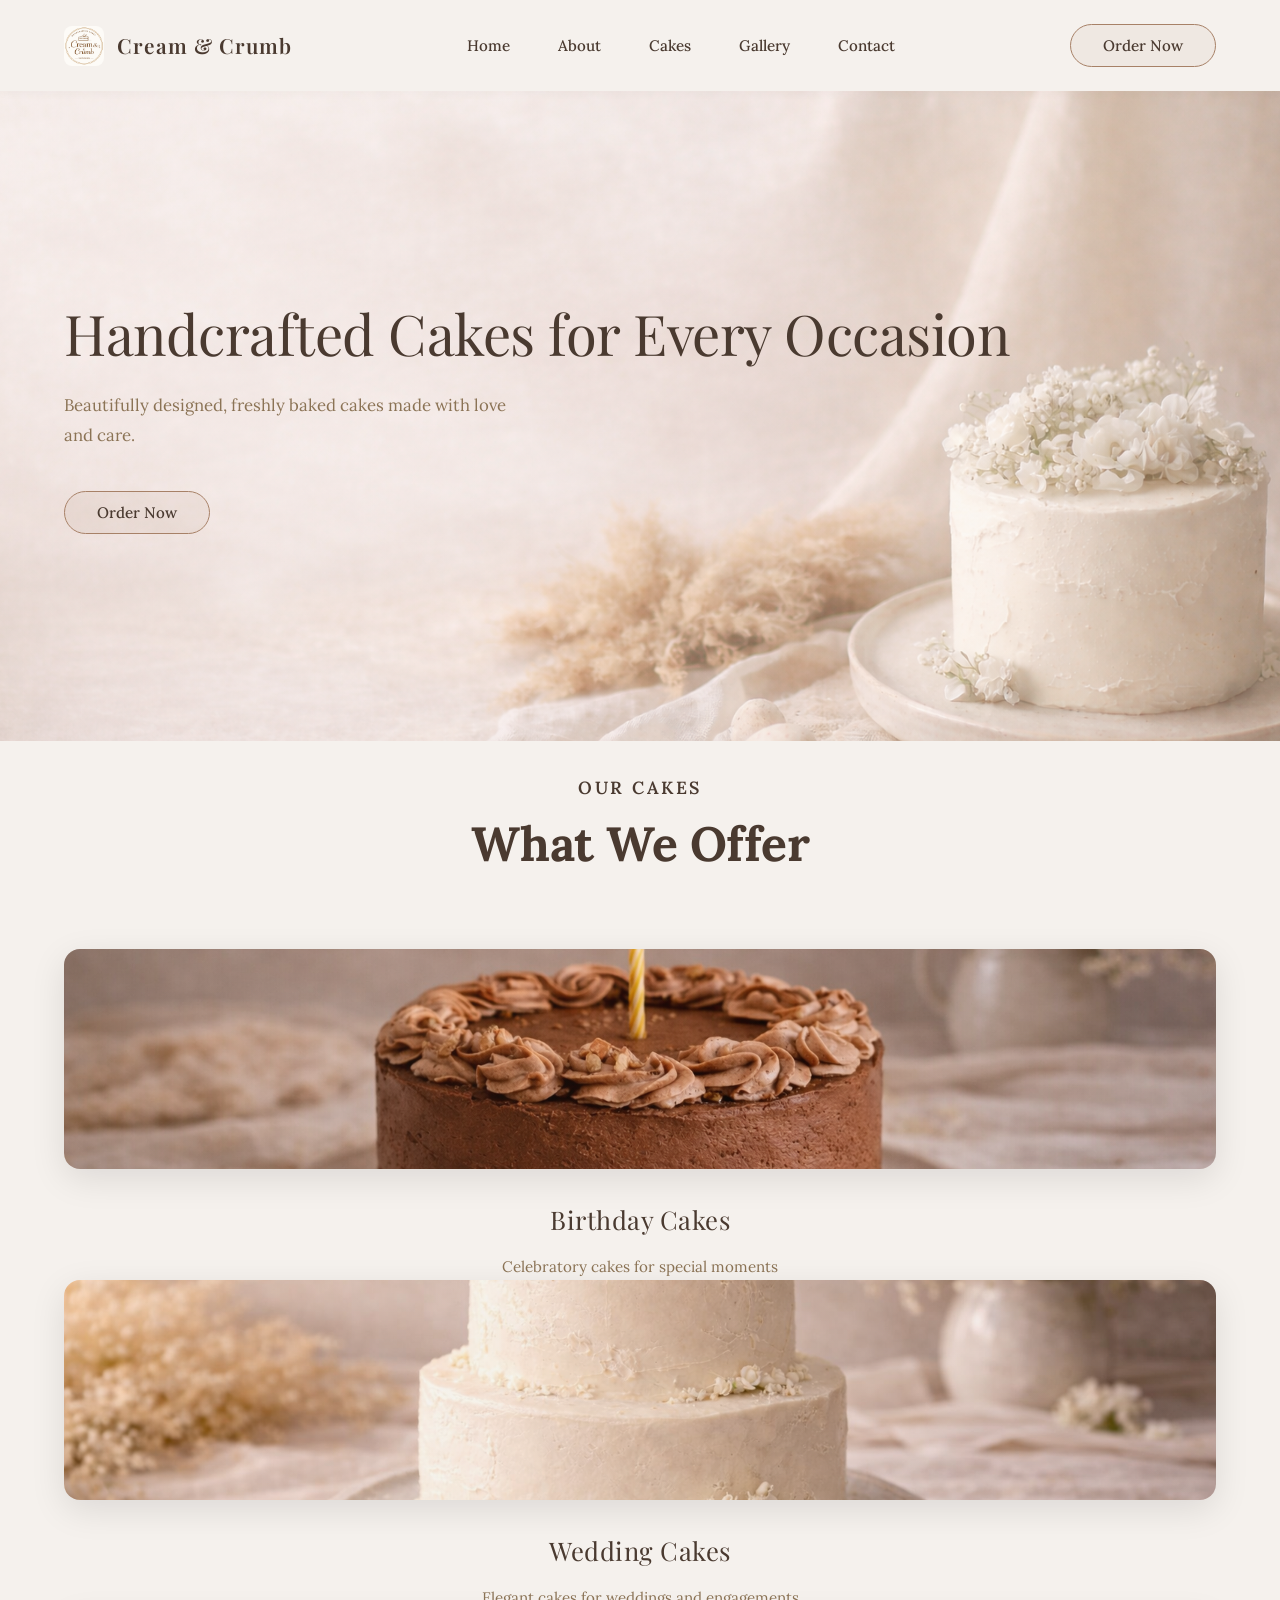
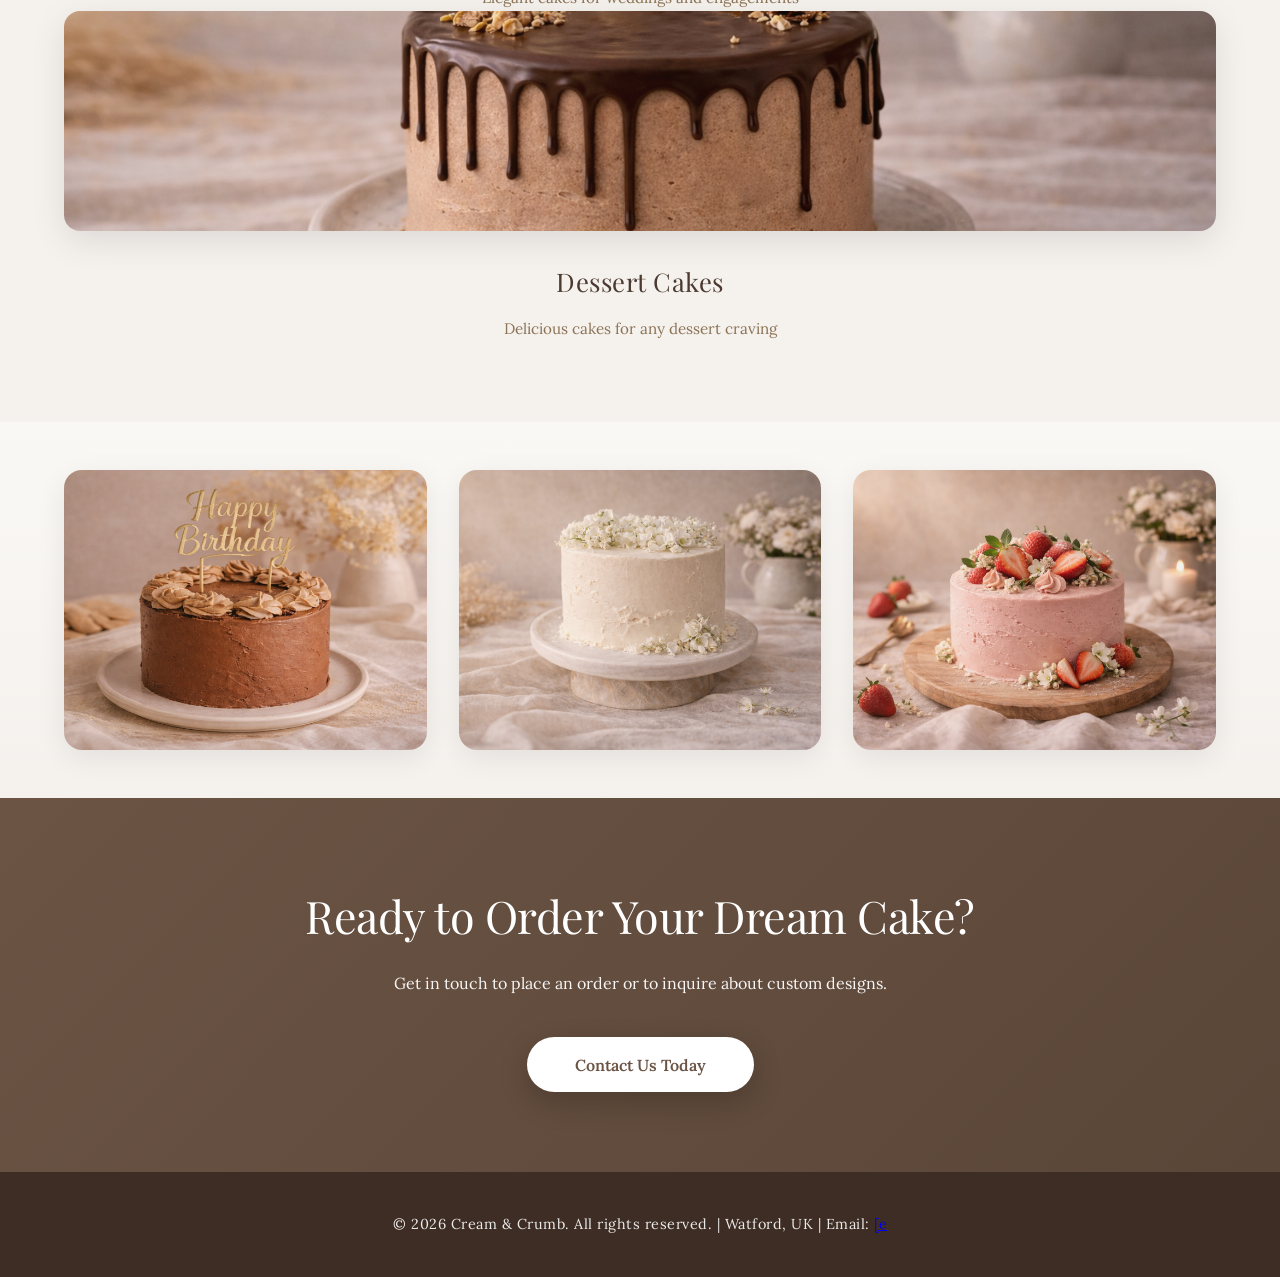
==== index.html @ 2c5189c6 "Made offer cards clickable with links" ====
<!DOCTYPE html>
<html lang="en">
<head>
    <meta charset="UTF-8">
    <meta name="viewport" content="width=device-width, initial-scale=1.0">
    <title>Cream & Crumb - Handcrafted Cakes for Every Occasion</title>
    <link href="https://fonts.googleapis.com/css2?family=Playfair+Display:wght@400;500;700&family=Lora:wght@400;500&display=swap" rel="stylesheet">
    <link rel="stylesheet" href="style.css">
</head>
<body>
    <!-- NAVIGATION -->
    <nav>
        <div class="logo">
            <div class="logo-icon">
              <img src="cake-logo.png" alt="Logo">
        </div>
            <span>Cream & Crumb</span>
        </div>
        <ul class="nav-links">
            <li><a href="#home">Home</a></li>
            <li><a href="#about">About</a></li>
            <li><a href="#cakes">Cakes</a></li>
            <li><a href="#gallery">Gallery</a></li>
            <li><a href="#contact">Contact</a></li>
        </ul>
        <button class="order-btn" onclick="document.getElementById('order-section').scrollIntoView()">Order Now</button>
    </nav>
    
      <!-- HERO SECTION WITH BACKGROUND -->
    <section class="hero" id="home">
        <div class="hero-content">
            <h1>Handcrafted Cakes for Every Occasion</h1>
            <p>Beautifully designed, freshly baked cakes made with love and care.</p>
            <button class="order-btn" onclick="document.getElementById('order-section').scrollIntoView()">Order Now</button>
        </div>
    </section>


    <!-- OFFERS SECTION -->
    <section class="offers-section" id="cakes">
        <div class="section-header">
            <div class="section-label">Our Cakes</div>
            <h2>What We Offer</h2>
        </div>
        <a href="birthday-cakes.html" style="text-decoration: none; color: inherit;">
           <div class="offer-card">
             <div class="offer-image">
              <img src="birthday-cake.png" alt="Birthday Cakes">
             </div>
             <h3>Birthday Cakes</h3>
             <p>Celebratory cakes for special moments</p>
           </div>
        </a>
        <a href="wedding-cakes.html" style="text-decoration: none; color: inherit;">
           <div class="offer-card">
             <div class="offer-image">
                <img src="wedding-cake.png" alt="Wedding Cakes">
               </div>
              <h3>Wedding Cakes</h3>
              <p>Elegant cakes for weddings and engagements</p>
             </div>
        </a>
        <a href="dessert-cakes.html" style="text-decoration: none; color: inherit;">
            <div class="offer-card">
             <div class="offer-image">
               <img src="dessert-cake.png" alt="Dessert Cakes">
             </div>
             <h3>Dessert Cakes</h3>
             <p>Delicious cakes for any dessert craving</p>
            </div>
         </a>      
    </section>

    <!-- SHOWCASE SECTION -->
    <section class="showcase" id="gallery">
        <div class="showcase-card">
            <img src="cake1.png" alt="Birthday Cake">
        </div>
        <div class="showcase-card">
            <img src="cake2.png" alt="White Cake">
        </div>
        <div class="showcase-card">
            <img src="cake3.png" alt="Pink Cake">
        </div>
    </section>

    
    <!-- CTA SECTION -->
    <section class="cta-section" id="order-section">
        <h2>Ready to Order Your Dream Cake?</h2>
        <p>Get in touch to place an order or to inquire about custom designs.</p>
        <button class="cta-btn" onclick="alert('Contact form coming soon! Email: orders@cream&crumb.com')">Contact Us Today</button>
    </section>

    <!-- FOOTER -->
    <footer id="contact">
        <p>&copy; 2026 Cream & Crumb. All rights reserved. | Watford, UK | Email: <a href="/cdn-cgi/l/email-protection" class="__cf_email__" data-cfemail="a5cdc0c9c9cae5c0d3c0d7dcc6c4cec0d68bc6cac8">[e
---- style.css ----
/* ═══════════════════════════════════════════════════════════════════ */
/* CREAM & CRUMB WEBSITE - CSS STYLING */
/* ═══════════════════════════════════════════════════════════════════ */

/* COLORS - EASY TO CUSTOMIZE */
:root {
    --cream: #f5f1ed;
    --light-cream: #faf8f5;
    --beige: #e8e3dd;
    --warm-brown: #a78167;
    --dark-brown: #6b5444;
    --dark-text: #4a3a30;
    --light-text: #8b7355;
    --gold: #d4af7a;
}

/* RESET DEFAULT STYLES */
* {
    margin: 0;
    padding: 0;
    box-sizing: border-box;
}

/* ═══════════════════════════════════════════════════════════════════ */
/* BODY & GENERAL STYLING */
/* ═══════════════════════════════════════════════════════════════════ */

body {
    font-family: 'Lora', serif;
    background-color: var(--cream);
    color: var(--dark-text);
    line-height: 1.7;
    overflow-x: hidden;
}

html {
    scroll-behavior: smooth;
}

/* ═══════════════════════════════════════════════════════════════════ */
/* NAVIGATION BAR */
/* ═══════════════════════════════════════════════════════════════════ */

nav {
    display: flex;
    justify-content: space-between;
    align-items: center;
    padding: 1.5rem 5%;
    background-color: var(--cream);
    position: sticky;
    top: 0;
    z-index: 1000;
    box-shadow: 0 2px 10px rgba(0, 0, 0, 0.03);
}

.logo {
    display: flex;
    align-items: center;
    gap: 0.8rem;
    font-size: 1.3rem;
    font-weight: 600;
    color: var(--dark-text);
    font-family: 'Playfair Display', serif;
    letter-spacing: 1px;
}

.logo-icon {
    width: 40px;
    height: 40px;
    border-radius: 8px;
    display: flex;
    align-items: center;
    justify-content: center;
    overflow: hidden;
}

.logo-icon img {
    width: 100%;
    height: 100%;
    object-fit: cover;
}

.nav-links {
    display: flex;
    list-style: none;
    gap: 3rem;
    align-items: center;
}

.nav-links a {
    text-decoration: none;
    color: var(--dark-text);
    font-size: 0.95rem;
    transition: all 0.3s ease;
    position: relative;
    font-weight: 500;
}

.nav-links a:hover {
    color: var(--warm-brown);
}

.nav-links a::after {
    content: '';
    position: absolute;
    bottom: -8px;
    left: 0;
    width: 0;
    height: 2px;
    background: linear-gradient(90deg, var(--warm-brown), var(--gold));
    transition: width 0.3s ease;
}

.nav-links a:hover::after {
    width: 100%;
}

.order-btn {
    background-color: rgba(165, 129, 103, 0.08);
    border: 1.5px solid var(--warm-brown);
    padding: 0.7rem 2rem;
    border-radius: 30px;
    color: var(--dark-text);
    cursor: pointer;
    font-family: 'Lora', serif;
    font-size: 0.95rem;
    font-weight: 500;
    transition: all 0.3s ease;
}

.order-btn:hover {
    background-color: var(--warm-brown);
    color: white;
    transform: translateY(-2px);
}

/* ═══════════════════════════════════════════════════════════════════ */
/* HERO SECTION */
/* ═══════════════════════════════════════════════════════════════════ */

.hero {
    display: grid;
    grid-template-columns: 1fr;
    align-items: center;
    gap: 4rem;
    padding: 4rem 5%;
    min-height: 650px;
    background-image: url('cake-background.png');
    background-size: cover;
    background-position: center;
    background-attachment: fixed;
    position: relative;
    z-index: 1;
}

.hero::before {
    content: '';
    position: absolute;
    top: 0;
    left: 0;
    right: 0;
    bottom: 0;
    background: linear-gradient(135deg, rgba(245, 241, 237, 0.3) 0%, rgba(250, 248, 245, 0.2) 100%);
    z-index: -1;
}

.hero-content {
    animation: slideInLeft 0.8s ease forwards;
    position: relative;
    z-index: 2;
}

.hero-content h1 {
    font-family: 'Playfair Display', serif;
    font-size: 3.5rem;
    font-weight: 400;
    line-height: 1.2;
    margin-bottom: 1.5rem;
    color: var(--dark-text);
    letter-spacing: -0.5px;
}

.hero-content p {
    font-size: 1.05rem;
    color: var(--light-text);
    margin-bottom: 2.5rem;
    max-width: 450px;
    line-height: 1.8;
}

@keyframes slideInLeft {
    from {
        opacity: 0;
        transform: translateX(-50px);
    }
    to {
        opacity: 1;
        transform: translateX(0);
    }
}

@keyframes slideInRight {
    from {
        opacity: 0;
        transform: translateX(50px);
    }
    to {
        opacity: 1;
        transform: translateX(0);
    }
}

/* ═══════════════════════════════════════════════════════════════════ */
/* SHOWCASE SECTION */
/* ═══════════════════════════════════════════════════════════════════ */

.showcase {
    display: grid;
    grid-template-columns: repeat(3, 1fr);
    gap: 2rem;
    padding: 3rem 5%;
    background: linear-gradient(180deg, var(--light-cream) 0%, var(--cream) 100%);
}

.showcase-card {
    height: 280px;
    border-radius: 18px;
    overflow: hidden;
    cursor: pointer;
    transition: all 0.4s ease;
    position: relative;
    box-shadow: 0 8px 30px rgba(0, 0, 0, 0.08);
    transform-origin: center;
}

.showcase-card img {
    width: 100%;
    height: 100%;
    object-fit: cover;
    object-position: centre;
    transition: transform 0.4s ease;
}

.showcase-card:hover {
    transform: translateY(-15px);
    box-shadow: 0 20px 50px rgba(0, 0, 0, 0.15);
}

.showcase-card:hover img {
    transform: scale(1.08);
}

.showcase-card::after {
    content: '';
    position: absolute;
    top: 0;
    left: 0;
    right: 0;
    bottom: 0;
    background: linear-gradient(135deg, rgba(212, 175, 122, 0.15) 0%, rgba(0, 0, 0, 0.05) 100%);
    pointer-events: none;
}

/* ═══════════════════════════════════════════════════════════════════ */
/* OFFERS SECTION */
/* ═══════════════════════════════════════════════════════════════════ */

.offers-section {
    padding: 0rem 5% 5rem 5%;  ← No top padding!
    background: linear-gradient(180deg, var(--light-cream) 0%, var(--cream) 100%);
}

.section-header {
    text-align: center;
    margin-bottom: 4rem;
    animation: fadeInDown 0.8s ease forwards;
}

.section-label {
    font-size: 1.1rem;  ← BIGGER FONT!
    color: var(--warm-brown);
    text-transform: uppercase;
    letter-spacing: 2.5px;
    margin-top: 2rem;  ← SPACE ABOVE!
    margin-bottom: 0.8rem;
    font-weight: 600;
}

.section-header h2 {
    font-size: 3rem;  ← KEEP SAME
    font-weight: 400;
    color: var(--dark-text);
    letter-spacing: -0.5px;
}

@keyframes fadeInDown {
    from {
        opacity: 0;
        transform: translateY(-30px);
    }
    to {
        opacity: 1;
        transform: translateY(0);
    }
}

.offers-grid {
    display: grid;
    grid-template-columns: repeat(3, 1fr);
    gap: 2.5rem;
}

.offer-card {
    text-align: center;
    animation: fadeInUp 0.8s ease forwards;
    opacity: 0;
    transition: all 0.4s ease;
}

.offer-card:nth-child(1) { animation-delay: 0.2s; }
.offer-card:nth-child(2) { animation-delay: 0.3s; }
.offer-card:nth-child(3) { animation-delay: 0.4s; }

@keyframes fadeInUp {
    from {
        opacity: 0;
        transform: translateY(40px);
    }
    to {
        opacity: 1;
        transform: translateY(0);
    }
}

.offer-card:hover {
    transform: translateY(-10px);
}

.offer-image {
    height: 220px;
    border-radius: 16px;
    margin-bottom: 1.8rem;
    overflow: hidden;
    box-shadow: 0 10px 35px rgba(0, 0, 0, 0.1);
    transition: all 0.4s ease;
    position: relative;
}

.offer-image img {
    width: 100%;
    height: 100%;
    object-fit: cover;
    object-position: centre;
    transition: transform 0.4s ease;
}

.offer-card:hover .offer-image img {
    transform: scale(1.1);
}

.offer-image::after {
    content: '';
    position: absolute;
    top: 0;
    left: 0;
    right: 0;
    bottom: 0;
    background: linear-gradient(135deg, rgba(212, 175, 122, 0.1) 0%, rgba(0, 0, 0, 0.05) 100%);
    pointer-events: none;
}

.offer-card h3 {
    font-family: 'Playfair Display', serif;
    font-size: 1.6rem;
    margin-bottom: 0.8rem;
    color: var(--dark-text);
    font-weight: 400;
    letter-spacing: 0.5px;
}

.offer-card p {
    color: var(--light-text);
    font-size: 0.95rem;
    line-height: 1.7;
}

/* ═══════════════════════════════════════════════════════════════════ */
/* CTA (CALL TO ACTION) SECTION */
/* ═══════════════════════════════════════════════════════════════════ */

.cta-section {
    background: linear-gradient(135deg, var(--dark-brown) 0%, #5a4638 100%);
    color: white;
    padding: 5rem 5%;
    text-align: center;
}

.cta-section h2 {
    font-family: 'Playfair Display', serif;
    font-size: 2.8rem;
    margin-bottom: 1rem;
    font-weight: 400;
    letter-spacing: -0.5px;
}

.cta-section p {
    font-size: 1rem;
    margin-bottom: 2.5rem;
    opacity: 0.95;
    max-width: 600px;
    margin-left: auto;
    margin-right: auto;
}

.cta-btn {
    background-color: white;
    color: var(--dark-brown);
    border: none;
    padding: 1.1rem 3rem;
    border-radius: 30px;
    font-size: 1rem;
    font-family: 'Lora', serif;
    font-weight: 600;
    cursor: pointer;
    transition: all 0.3s ease;
    box-shadow: 0 10px 30px rgba(0, 0, 0, 0.2);
}

.cta-btn:hover {
    background-color: var(--gold);
    color: var(--dark-brown);
    transform: translateY(-3px);
    box-shadow: 0 15px 40px rgba(0, 0, 0, 0.3);
}

/* ═══════════════════════════════════════════════════════════════════ */
/* FOOTER */
/* ═══════════════════════════════════════════════════════════════════ */

footer {
    background-color: #3d2d24;
    color: rgba(255, 255, 255, 0.9);
    padding: 2.5rem 5%;
    text-align: center;
    font-size: 0.9rem;
    letter-spacing: 0.5px;
}

/* ═══════════════════════════════════════════════════════════════════ */
/* RESPONSIVE DESIGN - TABLETS & MOBILE */
/* ═══════════════════════════════════════════════════════════════════ */

@media (max-width: 1200px) {
    .hero-content h1 {
        font-size: 2.8rem;
    }

    .section-header h2 {
        font-size: 2.4rem;
    }

    .cta-section h2 {
        font-size: 2.2rem;
    }
}

@media (max-width: 1024px) {
    .hero {
        grid-template-columns: 1fr;
        gap: 2rem;
        min-height: auto;
        padding: 3rem 5%;
        background-attachment: scroll;
    }

    .hero-image {
        height: 400px;
    }

    .hero-content p {
        max-width: 450px;
    }

    .showcase,
    .offers-grid {
        grid-template-columns: repeat(2, 1fr);
        gap: 1.5rem;
    }

    .nav-links {
        gap: 1.5rem;
    }
}

@media (max-width: 768px) {
    nav {
        flex-wrap: wrap;
        gap: 1rem;
    }

    .nav-links {
        gap: 1rem;
        font-size: 0.85rem;
        order: 3;
        width: 100%;
        margin-top: 1rem;
    }

    .hero {
    min-height: 450px;
    padding: 2rem 5%;
    background-size: cover;
    background-position: center right;
    background-attachment: scroll;
    }

    .hero-content h1 {
        font-size: 2rem;
    }

    .hero-content p {
        font-size: 0.95rem;
        max-width: 280px;
    }

    .showcase,
    .offers-grid {
        grid-template-columns: 1fr;
    }

    .section-header h2 {
        font-size: 2rem;
    }

    .cta-section h2 {
        font-size: 1.6rem;
    }

    .offers-section,
    .cta-section {
        padding: 3rem 5%;
    }
}
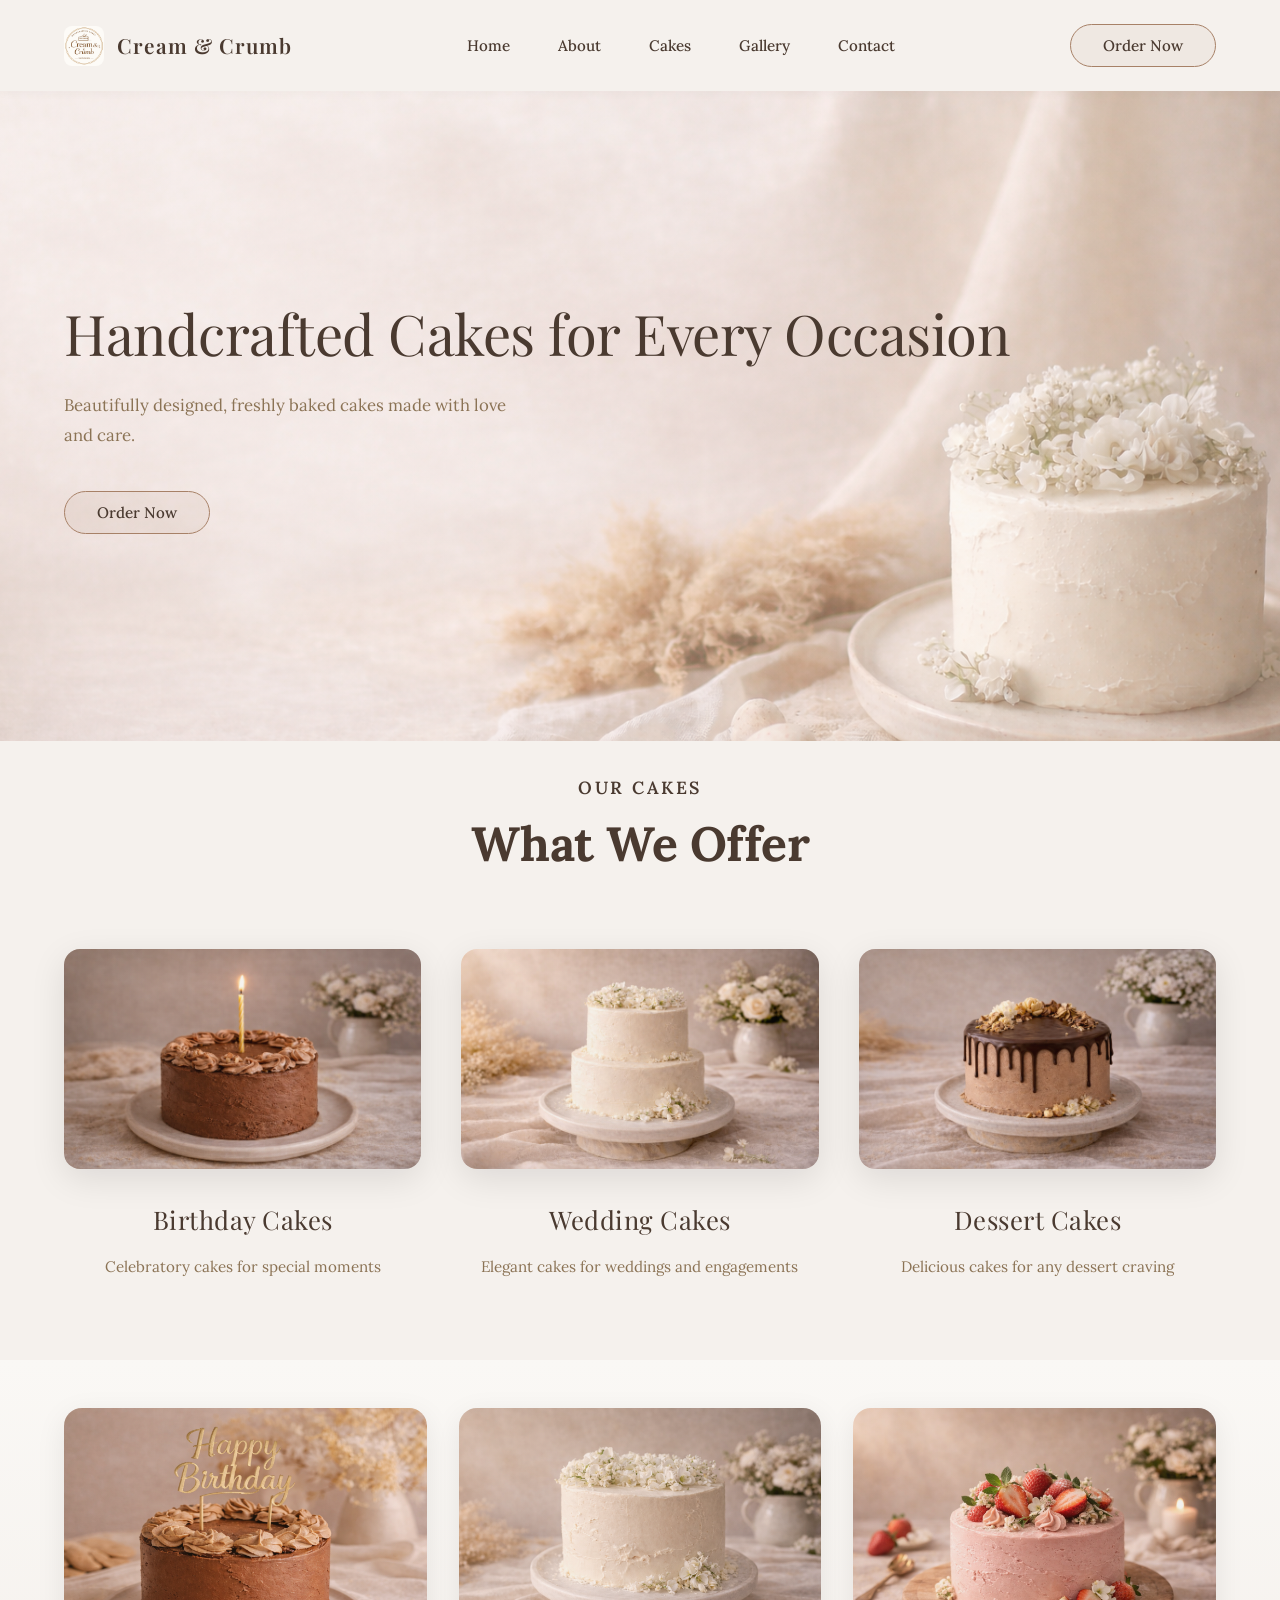
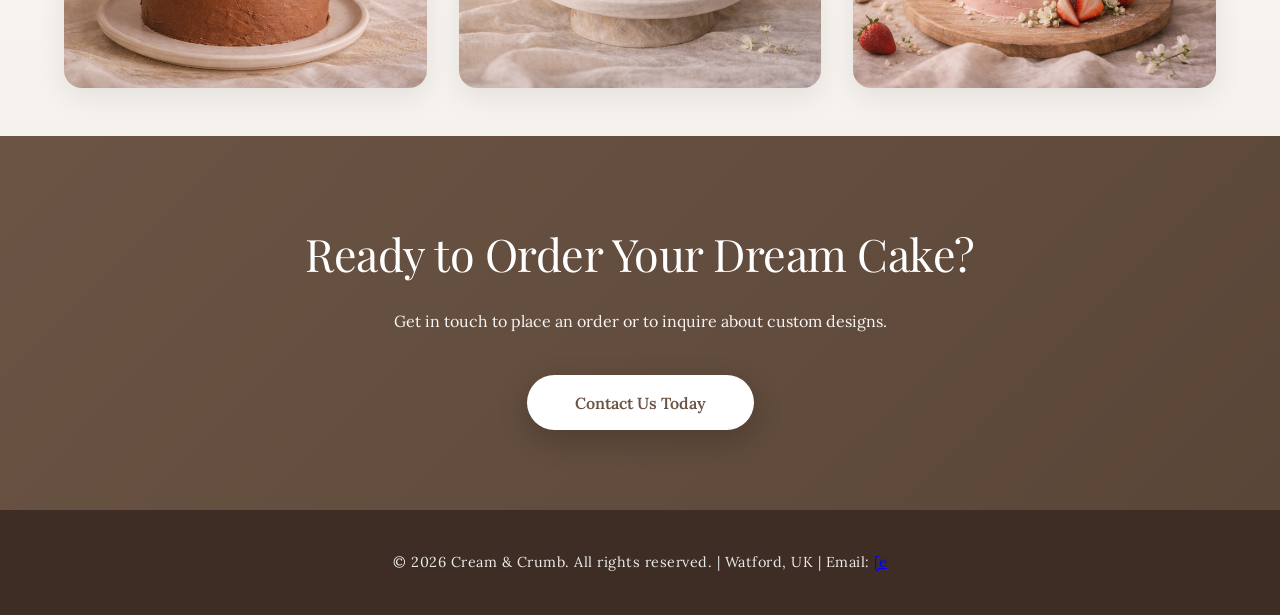
==== commit f5277b64: "Fixed offers grid layout - added grid wrapper" ====
--- a/index.html
+++ b/index.html
@@ -38,10 +38,12 @@
 
     <!-- OFFERS SECTION -->
     <section class="offers-section" id="cakes">
-        <div class="section-header">
-            <div class="section-label">Our Cakes</div>
-            <h2>What We Offer</h2>
-        </div>
+    <div class="section-header">
+        <div class="section-label">Our Cakes</div>
+        <h2>What We Offer</h2>
+    </div>
+    
+    <div class="offers-grid">
         <a href="birthday-cakes.html" style="text-decoration: none; color: inherit;">
            <div class="offer-card">
              <div class="offer-image">
@@ -51,6 +53,7 @@
              <p>Celebratory cakes for special moments</p>
            </div>
         </a>
+        
         <a href="wedding-cakes.html" style="text-decoration: none; color: inherit;">
            <div class="offer-card">
              <div class="offer-image">
@@ -60,6 +63,7 @@
               <p>Elegant cakes for weddings and engagements</p>
              </div>
         </a>
+        
         <a href="dessert-cakes.html" style="text-decoration: none; color: inherit;">
             <div class="offer-card">
              <div class="offer-image">
@@ -68,8 +72,9 @@
              <h3>Dessert Cakes</h3>
              <p>Delicious cakes for any dessert craving</p>
             </div>
-         </a>      
-    </section>
+         </a>
+    </div>
+</section>
 
     <!-- SHOWCASE SECTION -->
     <section class="showcase" id="gallery">
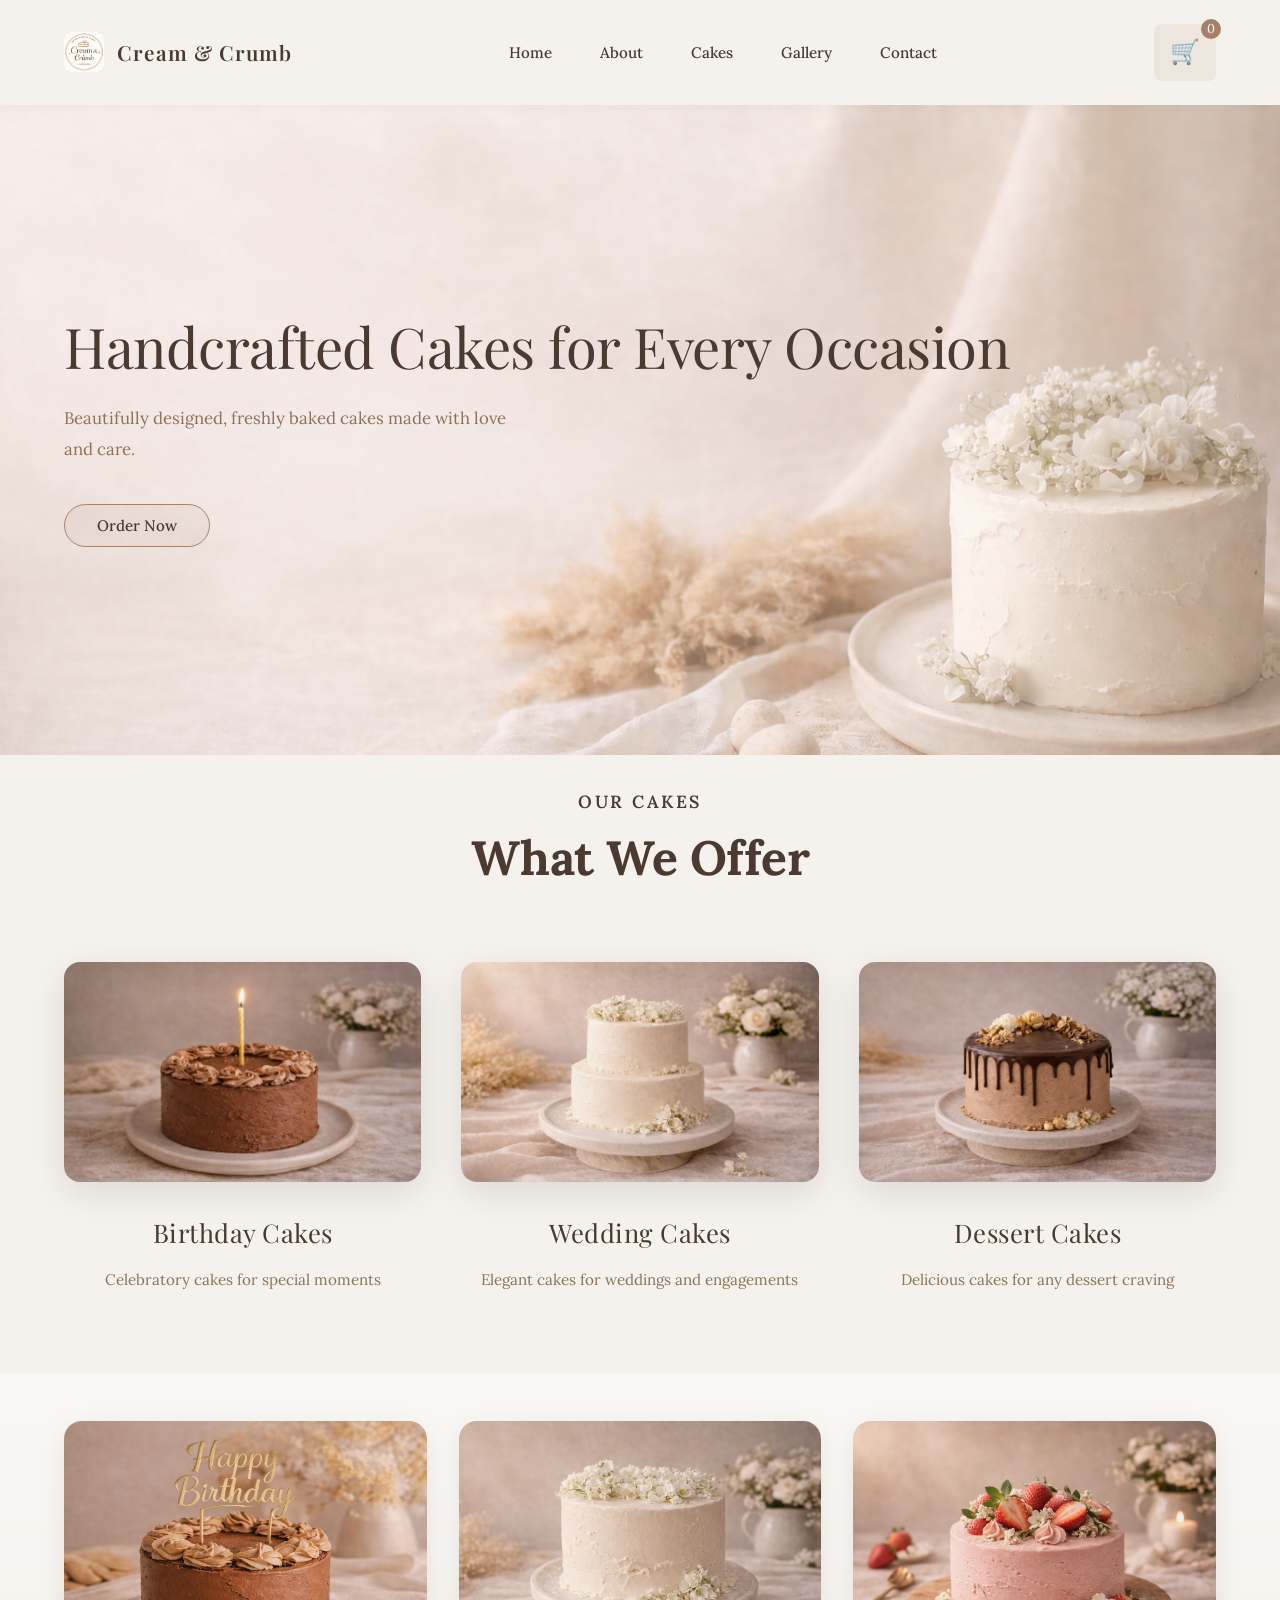
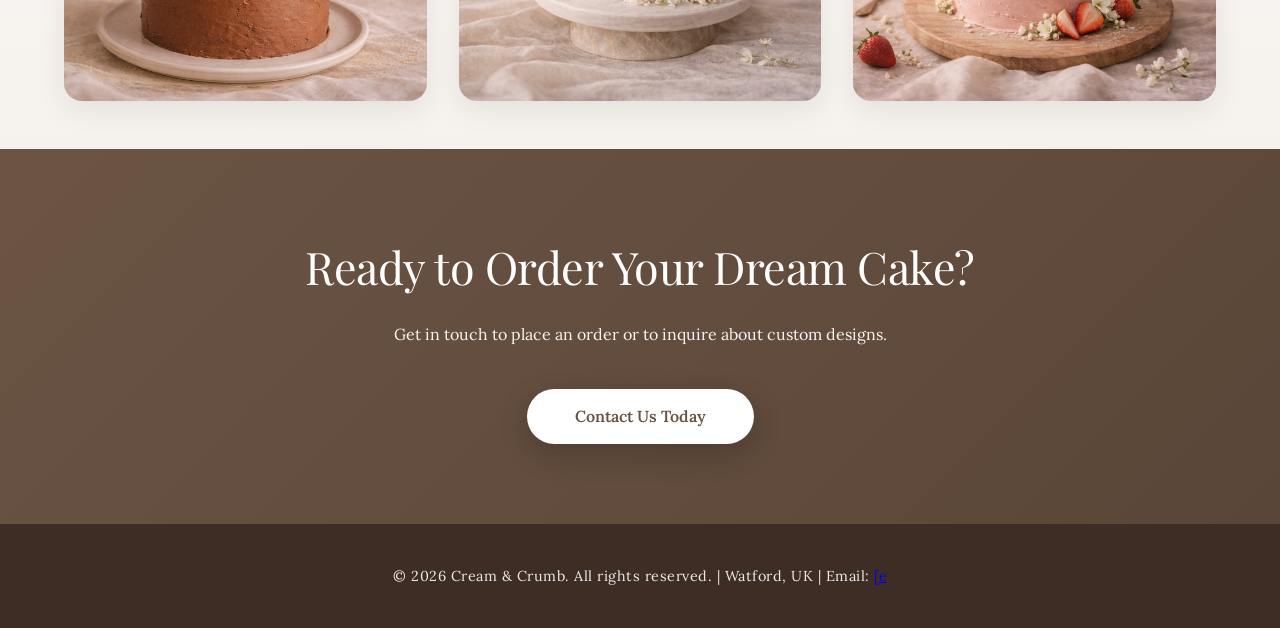
==== commit 121f7336: "Added shopping cart icon to navigation" ====
--- a/index.html
+++ b/index.html
@@ -23,7 +23,9 @@
             <li><a href="#gallery">Gallery</a></li>
             <li><a href="#contact">Contact</a></li>
         </ul>
-        <button class="order-btn" onclick="document.getElementById('order-section').scrollIntoView()">Order Now</button>
+        <div class="cart-icon" onclick="toggleCart()">
+            🛒 <span id="cart-count">0</span>
+        </div>
     </nav>
     
       <!-- HERO SECTION WITH BACKGROUND -->
--- a/style.css
+++ b/style.css
@@ -132,6 +132,36 @@
     background-color: var(--warm-brown);
     color: white;
     transform: translateY(-2px);
+}
+
+.cart-icon {
+    cursor: pointer;
+    font-size: 1.5rem;
+    padding: 0.5rem 1rem;
+    border-radius: 8px;
+    transition: all 0.3s ease;
+    background-color: rgba(165, 129, 103, 0.1);
+    position: relative;
+}
+
+.cart-icon:hover {
+    background-color: rgba(165, 129, 103, 0.2);
+    transform: scale(1.1);
+}
+
+#cart-count {
+    font-size: 0.8rem;
+    position: absolute;
+    top: -5px;
+    right: -5px;
+    background-color: var(--warm-brown);
+    color: white;
+    border-radius: 50%;
+    width: 20px;
+    height: 20px;
+    display: flex;
+    align-items: center;
+    justify-content: center;
 }
 
 /* ═══════════════════════════════════════════════════════════════════ */
@@ -482,10 +512,6 @@
     }
 
     .showcase,
-    .offers-grid {
-        grid-template-columns: repeat(2, 1fr);
-        gap: 1.5rem;
-    }
 
     .nav-links {
         gap: 1.5rem;
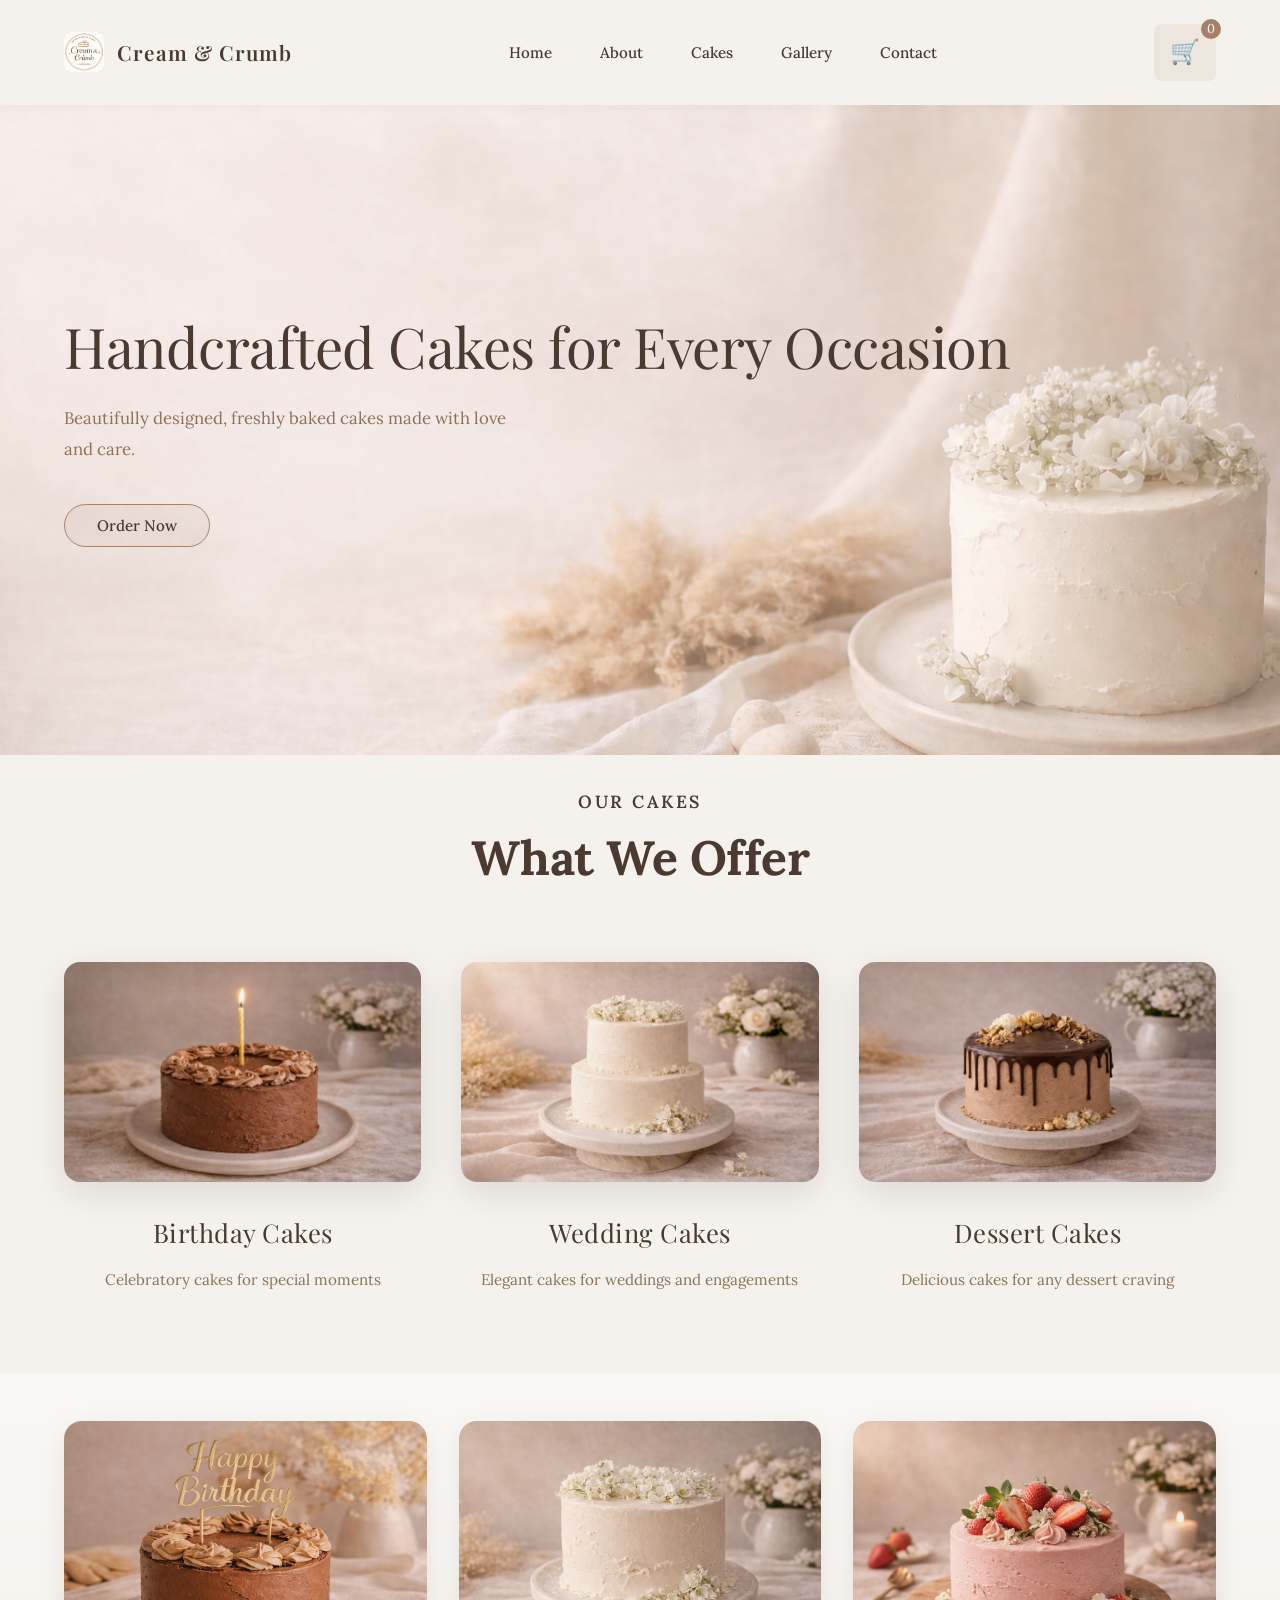
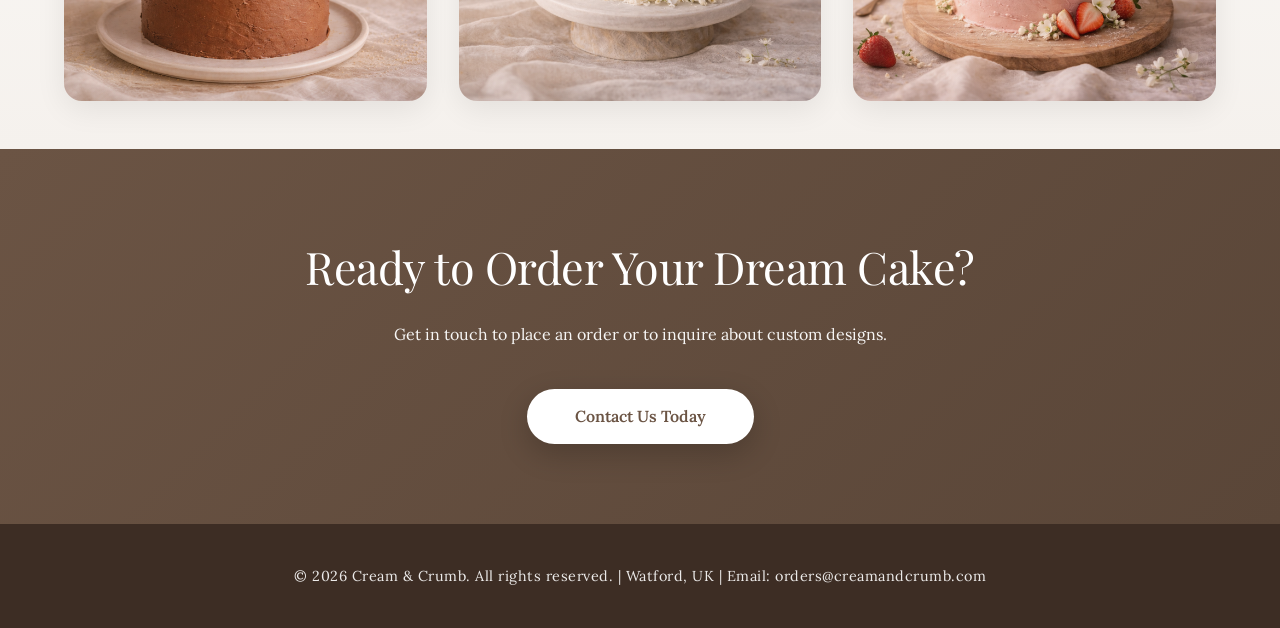
==== commit 33cc5c88: "Added shopping cart modal HTML and CSS with theme colors" ====
--- a/index.html
+++ b/index.html
@@ -99,6 +99,29 @@
         <button class="cta-btn" onclick="alert('Contact form coming soon! Email: orders@cream&crumb.com')">Contact Us Today</button>
     </section>
 
-    <!-- FOOTER -->
+<!-- FOOTER -->
     <footer id="contact">
-        <p>&copy; 2026 Cream & Crumb. All rights reserved. | Watford, UK | Email: <a href="/cdn-cgi/l/email-protection" class="__cf_email__" data-cfemail="a5cdc0c9c9cae5c0d3c0d7dcc6c4cec0d68bc6cac8">[e+        <p>&copy; 2026 Cream & Crumb. All rights reserved. | Watford, UK | Email: orders@creamandcrumb.com</p>
+    </footer>
+
+    <!-- SHOPPING CART MODAL -->
+    <div id="cart-modal" class="cart-modal">
+        <div class="cart-modal-content">
+            <div class="cart-modal-header">
+                <h2>Shopping Cart</h2>
+                <button onclick="toggleCart()" class="close-btn">&times;</button>
+            </div>
+            <div id="cart-items" class="cart-items">
+                <p style="text-align: center; color: #999;">Your cart is empty</p>
+            </div>
+            <div class="cart-modal-footer">
+                <div class="cart-total">
+                    <strong>Total: £<span id="cart-total">0.00</span></strong>
+                </div>
+                <button onclick="checkoutWhatsApp()" class="checkout-btn">Checkout via WhatsApp</button>
+            </div>
+        </div>
+    </div>
+
+</body>
+</html>
--- a/style.css
+++ b/style.css
@@ -477,6 +477,152 @@
 }
 
 /* ═══════════════════════════════════════════════════════════════════ */
+/* SHOPPING CART MODAL */
+/* ═══════════════════════════════════════════════════════════════════ */
+
+.cart-modal {
+    display: none;
+    position: fixed;
+    top: 0;
+    left: 0;
+    right: 0;
+    bottom: 0;
+    background-color: rgba(0, 0, 0, 0.5);
+    z-index: 2000;
+    overflow-y: auto;
+}
+
+.cart-modal.active {
+    display: flex;
+    align-items: flex-start;
+    justify-content: flex-end;
+}
+
+.cart-modal-content {
+    background-color: white;
+    width: 100%;
+    max-width: 400px;
+    height: 100vh;
+    display: flex;
+    flex-direction: column;
+    box-shadow: -2px 0 10px rgba(0, 0, 0, 0.2);
+}
+
+.cart-modal-header {
+    padding: 2rem;
+    border-bottom: 1px solid var(--beige);
+    display: flex;
+    justify-content: space-between;
+    align-items: center;
+}
+
+.cart-modal-header h2 {
+    margin: 0;
+    font-size: 1.5rem;
+    color: var(--dark-text);
+    font-family: 'Playfair Display', serif;
+}
+
+.close-btn {
+    background: none;
+    border: none;
+    font-size: 2rem;
+    cursor: pointer;
+    color: var(--warm-brown);
+    transition: all 0.3s ease;
+}
+
+.close-btn:hover {
+    color: var(--dark-brown);
+}
+
+.cart-items {
+    flex: 1;
+    padding: 2rem;
+    overflow-y: auto;
+    background-color: var(--light-cream);
+}
+
+.cart-item {
+    display: flex;
+    justify-content: space-between;
+    align-items: center;
+    padding: 1rem;
+    background-color: white;
+    border-radius: 8px;
+    margin-bottom: 1rem;
+    box-shadow: 0 2px 8px rgba(0, 0, 0, 0.05);
+}
+
+.cart-item-info h4 {
+    margin: 0 0 0.5rem 0;
+    color: var(--dark-text);
+    font-family: 'Playfair Display', serif;
+}
+
+.cart-item-info p {
+    margin: 0;
+    color: var(--light-text);
+    font-size: 0.9rem;
+}
+
+.cart-item-price {
+    font-weight: bold;
+    color: var(--warm-brown);
+    font-size: 1.1rem;
+}
+
+.remove-btn {
+    background-color: var(--warm-brown);
+    color: white;
+    border: none;
+    padding: 0.5rem 1rem;
+    border-radius: 4px;
+    cursor: pointer;
+    font-size: 0.85rem;
+    transition: all 0.3s ease;
+    margin-left: 1rem;
+}
+
+.remove-btn:hover {
+    background-color: var(--dark-brown);
+    transform: translateY(-2px);
+}
+
+.cart-modal-footer {
+    padding: 2rem;
+    border-top: 1px solid var(--beige);
+    background-color: var(--light-cream);
+}
+
+.cart-total {
+    margin-bottom: 1.5rem;
+    font-size: 1.2rem;
+    color: var(--dark-text);
+    text-align: right;
+}
+
+.checkout-btn {
+    width: 100%;
+    background-color: var(--warm-brown);
+    color: white;
+    border: none;
+    padding: 1rem;
+    border-radius: 8px;
+    font-size: 1rem;
+    font-weight: 600;
+    cursor: pointer;
+    transition: all 0.3s ease;
+    font-family: 'Lora', serif;
+}
+
+.checkout-btn:hover {
+    background-color: var(--dark-brown);
+    transform: translateY(-2px);
+    box-shadow: 0 5px 15px rgba(107, 84, 68, 0.3);
+}
+
+/* ═══════════════════════════════════════════════════════════════════ */
 /* RESPONSIVE DESIGN - TABLETS & MOBILE */
 /* ═══════════════════════════════════════════════════════════════════ */
 
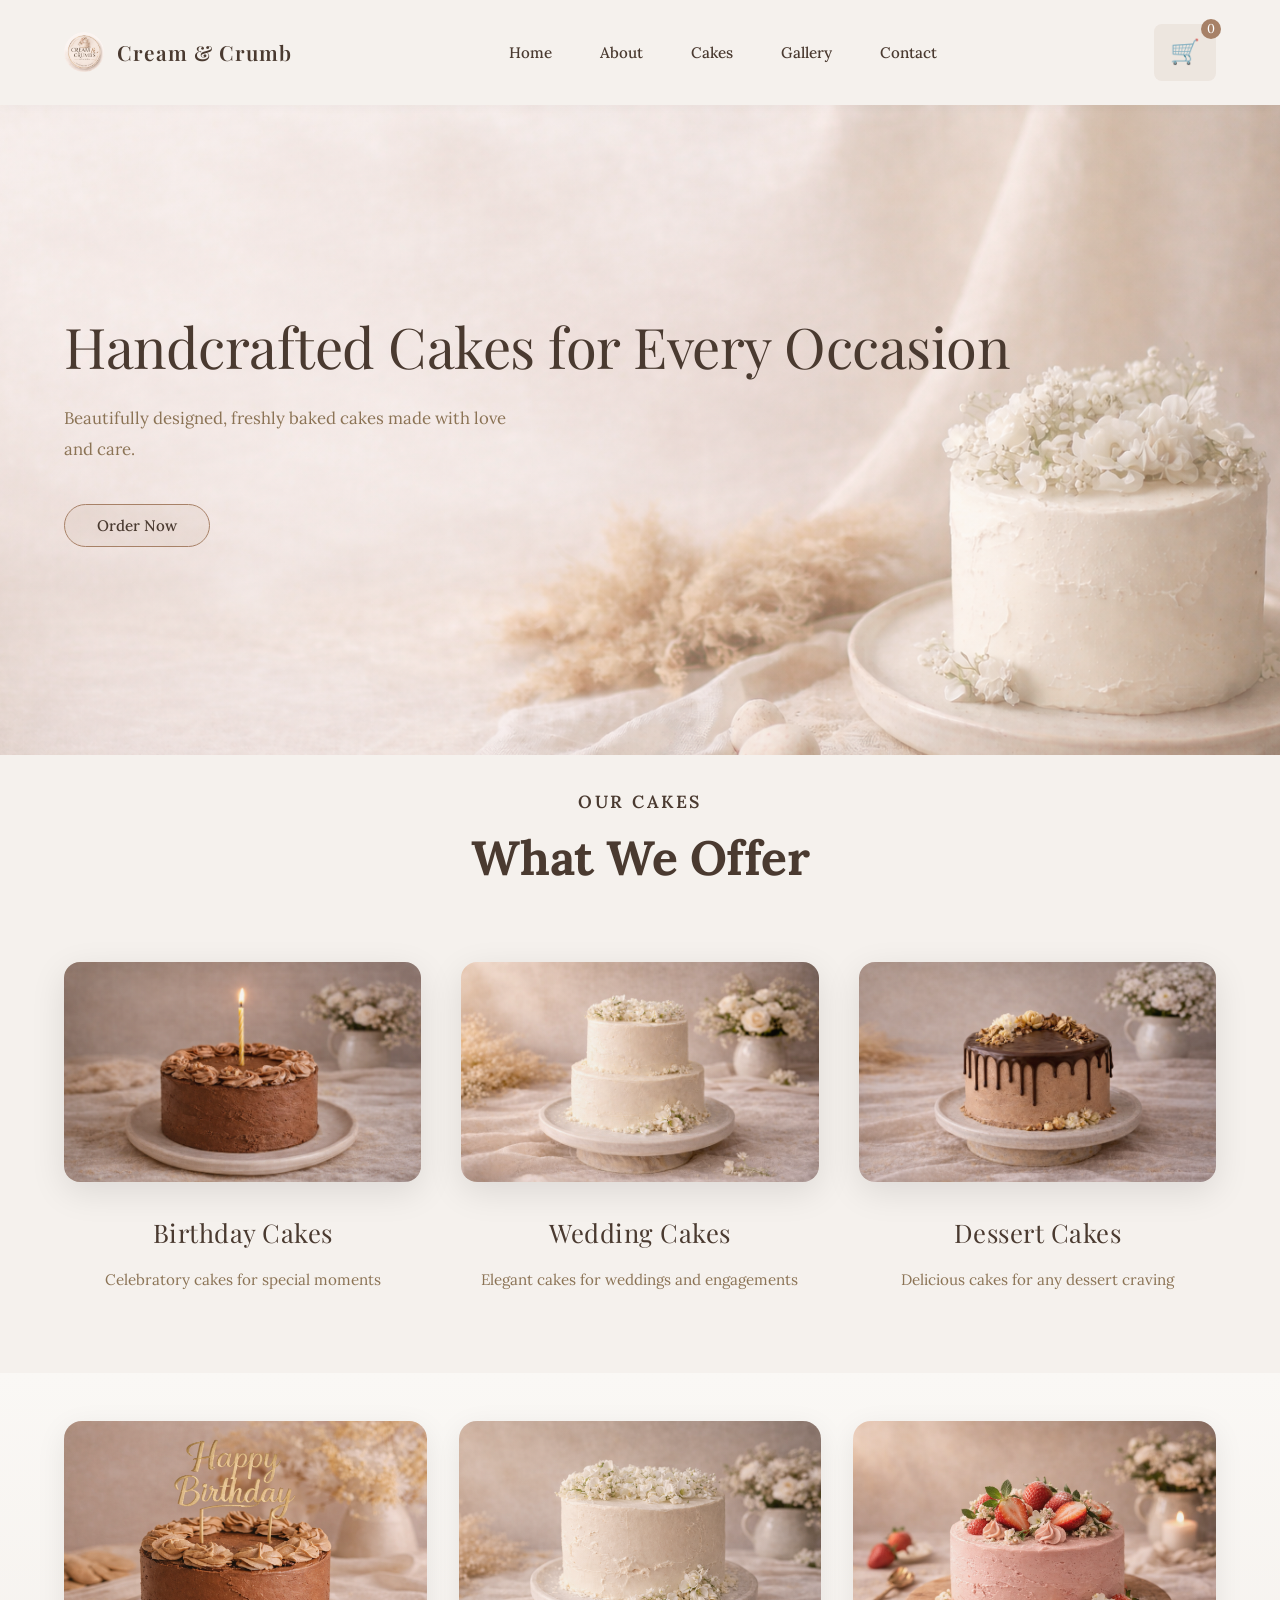
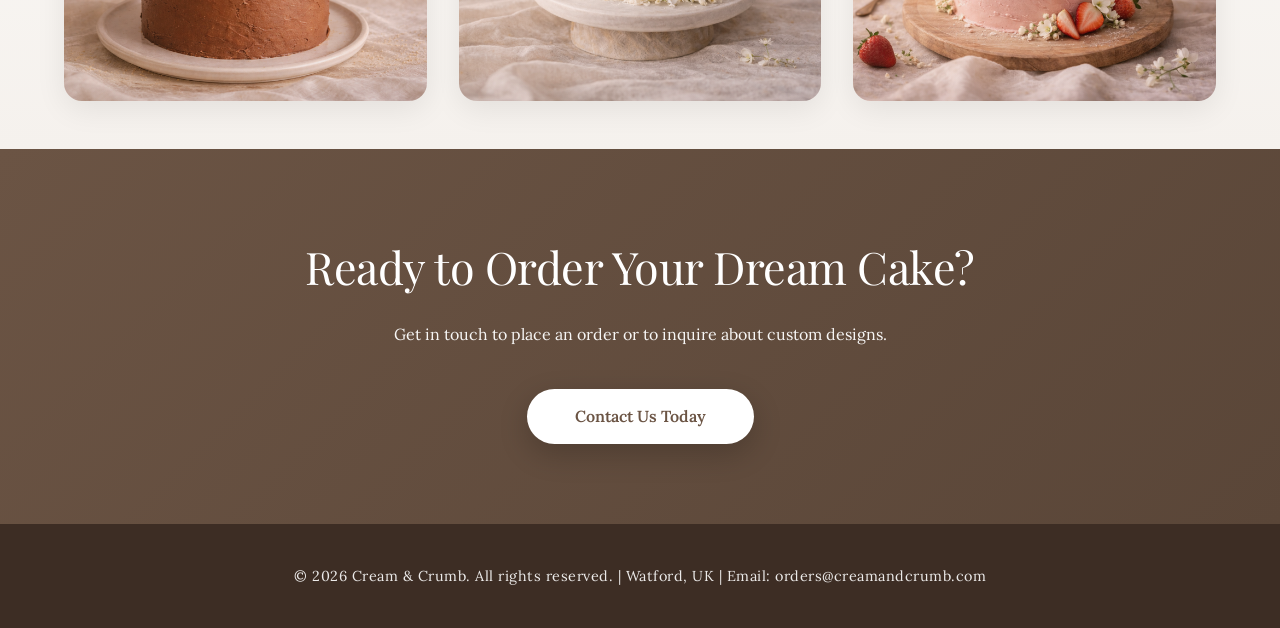
==== commit 72b9ffee: "Added favicon logo" ====
--- a/index.html
+++ b/index.html
@@ -5,6 +5,7 @@
     <meta name="viewport" content="width=device-width, initial-scale=1.0">
     <title>Cream & Crumb - Handcrafted Cakes for Every Occasion</title>
     <link href="https://fonts.googleapis.com/css2?family=Playfair+Display:wght@400;500;700&family=Lora:wght@400;500&display=swap" rel="stylesheet">
+    <link rel="icon" href="cake-logo.png" type="image/png">
     <link rel="stylesheet" href="style.css">
 </head>
 <body>
@@ -123,5 +124,12 @@
         </div>
     </div>
 
+<!-- NOTIFICATION POP-UP -->
+    <div id="notification" class="notification">
+        <span id="notification-text">✅ Added to Cart!</span>
+    </div>
+
+    <script src="script.js"></script>
+    
 </body>
 </html>
--- a/style.css
+++ b/style.css
@@ -623,6 +623,40 @@
 }
 
 /* ═══════════════════════════════════════════════════════════════════ */
+/* NOTIFICATION POP-UP */
+/* ═══════════════════════════════════════════════════════════════════ */
+
+.notification {
+    position: fixed;
+    bottom: 2rem;
+    right: 2rem;
+    background-color: var(--warm-brown);
+    color: white;
+    padding: 1rem 2rem;
+    border-radius: 8px;
+    box-shadow: 0 4px 12px rgba(0, 0, 0, 0.2);
+    display: none;
+    z-index: 3000;
+    animation: slideInRight 0.4s ease forwards;
+    font-weight: 500;
+}
+
+.notification.show {
+    display: block;
+}
+
+@keyframes slideInRight {
+    from {
+        opacity: 0;
+        transform: translateX(100px);
+    }
+    to {
+        opacity: 1;
+        transform: translateX(0);
+    }
+}
+
+/* ═══════════════════════════════════════════════════════════════════ */
 /* RESPONSIVE DESIGN - TABLETS & MOBILE */
 /* ═══════════════════════════════════════════════════════════════════ */
 
@@ -712,4 +746,231 @@
     .cta-section {
         padding: 3rem 5%;
     }
+}
+
+/* ═══════════════════════════════════════════════════════════════════ */
+/* SUBPAGE HERO SECTION (for wedding, birthday, dessert pages) */
+/* ═══════════════════════════════════════════════════════════════════ */
+
+.hero-subpage {
+    background: linear-gradient(135deg, var(--warm-brown) 0%, var(--dark-brown) 100%);
+    color: white;
+    padding: 6rem 5%;
+    text-align: center;
+    min-height: 300px;
+    display: flex;
+    align-items: center;
+    justify-content: center;
+}
+
+.hero-subpage-content {
+    max-width: 600px;
+}
+
+.hero-subpage h1 {
+    font-family: 'Playfair Display', serif;
+    font-size: 3rem;
+    font-weight: 400;
+    margin-bottom: 1rem;
+    letter-spacing: -0.5px;
+}
+
+.hero-subpage p {
+    font-size: 1.2rem;
+    margin-bottom: 2rem;
+    opacity: 0.95;
+}
+
+.back-link {
+    color: white;
+    text-decoration: none;
+    font-size: 0.95rem;
+    transition: all 0.3s ease;
+    display: inline-block;
+}
+
+.back-link:hover {
+    opacity: 0.8;
+    transform: translateX(-5px);
+}
+
+/* ═══════════════════════════════════════════════════════════════════ */
+/* CAKE GALLERY SECTION */
+/* ═══════════════════════════════════════════════════════════════════ */
+
+.cake-gallery {
+    padding: 5rem 5%;
+    background: linear-gradient(180deg, var(--light-cream) 0%, var(--cream) 100%);
+}
+
+.cake-gallery .section-header {
+    text-align: center;
+    margin-bottom: 4rem;
+    animation: fadeInDown 0.8s ease forwards;
+}
+
+.cake-gallery .section-label {
+    font-size: 0.85rem;
+    color: var(--warm-brown);
+    text-transform: uppercase;
+    letter-spacing: 2.5px;
+    margin-bottom: 0.8rem;
+    font-weight: 600;
+}
+
+.cake-gallery .section-header h2 {
+    font-family: 'Playfair Display', serif;
+    font-size: 3rem;
+    font-weight: 400;
+    color: var(--dark-text);
+    letter-spacing: -0.5px;
+}
+
+/* ═══════════════════════════════════════════════════════════════════ */
+/* CAKE GRID & CARDS */
+/* ═══════════════════════════════════════════════════════════════════ */
+
+.cake-grid {
+    display: grid;
+    grid-template-columns: repeat(3, 1fr);
+    gap: 2.5rem;
+}
+
+.cake-card {
+    background-color: white;
+    border-radius: 12px;
+    overflow: hidden;
+    box-shadow: 0 4px 15px rgba(0, 0, 0, 0.08);
+    transition: all 0.4s ease;
+    animation: fadeInUp 0.6s ease forwards;
+    opacity: 0;
+}
+
+.cake-card:nth-child(1) { animation-delay: 0.1s; }
+.cake-card:nth-child(2) { animation-delay: 0.2s; }
+.cake-card:nth-child(3) { animation-delay: 0.3s; }
+.cake-card:nth-child(4) { animation-delay: 0.4s; }
+.cake-card:nth-child(5) { animation-delay: 0.5s; }
+.cake-card:nth-child(6) { animation-delay: 0.6s; }
+.cake-card:nth-child(7) { animation-delay: 0.7s; }
+.cake-card:nth-child(8) { animation-delay: 0.8s; }
+.cake-card:nth-child(9) { animation-delay: 0.9s; }
+
+.cake-card:hover {
+    transform: translateY(-10px);
+    box-shadow: 0 12px 30px rgba(0, 0, 0, 0.15);
+}
+
+.cake-image {
+    height: 250px;
+    overflow: hidden;
+    background-color: var(--light-cream);
+    position: relative;
+}
+
+.cake-image img {
+    width: 100%;
+    height: 100%;
+    object-fit: cover;
+    object-position: center;
+    transition: transform 0.4s ease;
+}
+
+.cake-card:hover .cake-image img {
+    transform: scale(1.05);
+}
+
+.cake-info {
+    padding: 1.5rem;
+}
+
+.cake-info h3 {
+    font-family: 'Playfair Display', serif;
+    font-size: 1.3rem;
+    color: var(--dark-text);
+    margin-bottom: 0.5rem;
+    font-weight: 400;
+}
+
+.rating {
+    color: var(--warm-brown);
+    font-size: 0.9rem;
+    margin-bottom: 0.8rem;
+    font-weight: 500;
+}
+
+.description {
+    color: var(--light-text);
+    font-size: 0.9rem;
+    line-height: 1.6;
+    margin-bottom: 1rem;
+}
+
+.price {
+    font-size: 1.3rem;
+    font-weight: 600;
+    color: var(--warm-brown);
+    margin-bottom: 1rem;
+}
+
+.add-to-cart-btn {
+    width: 100%;
+    background-color: var(--warm-brown);
+    color: white;
+    border: none;
+    padding: 0.8rem 1rem;
+    border-radius: 6px;
+    font-size: 0.95rem;
+    font-weight: 500;
+    cursor: pointer;
+    transition: all 0.3s ease;
+    font-family: 'Lora', serif;
+}
+
+.add-to-cart-btn:hover {
+    background-color: var(--dark-brown);
+    transform: translateY(-2px);
+    box-shadow: 0 4px 12px rgba(107, 84, 68, 0.3);
+}
+
+@media (max-width: 1024px) {
+    .cake-grid {
+        grid-template-columns: repeat(2, 1fr);
+        gap: 1.5rem;
+    }
+
+    .hero-subpage h1 {
+        font-size: 2.2rem;
+    }
+}
+
+@media (max-width: 768px) {
+    .cake-grid {
+        grid-template-columns: 1fr;
+    }
+
+    .hero-subpage {
+        padding: 3rem 5%;
+        min-height: auto;
+    }
+
+    .hero-subpage h1 {
+        font-size: 1.8rem;
+    }
+
+    .hero-subpage p {
+        font-size: 1rem;
+    }
+
+    .cake-gallery {
+        padding: 3rem 5%;
+    }
+
+    .cake-image {
+        height: 200px;
+    }
+
+    .cake-gallery .section-header h2 {
+        font-size: 2rem;
+    }
 }
